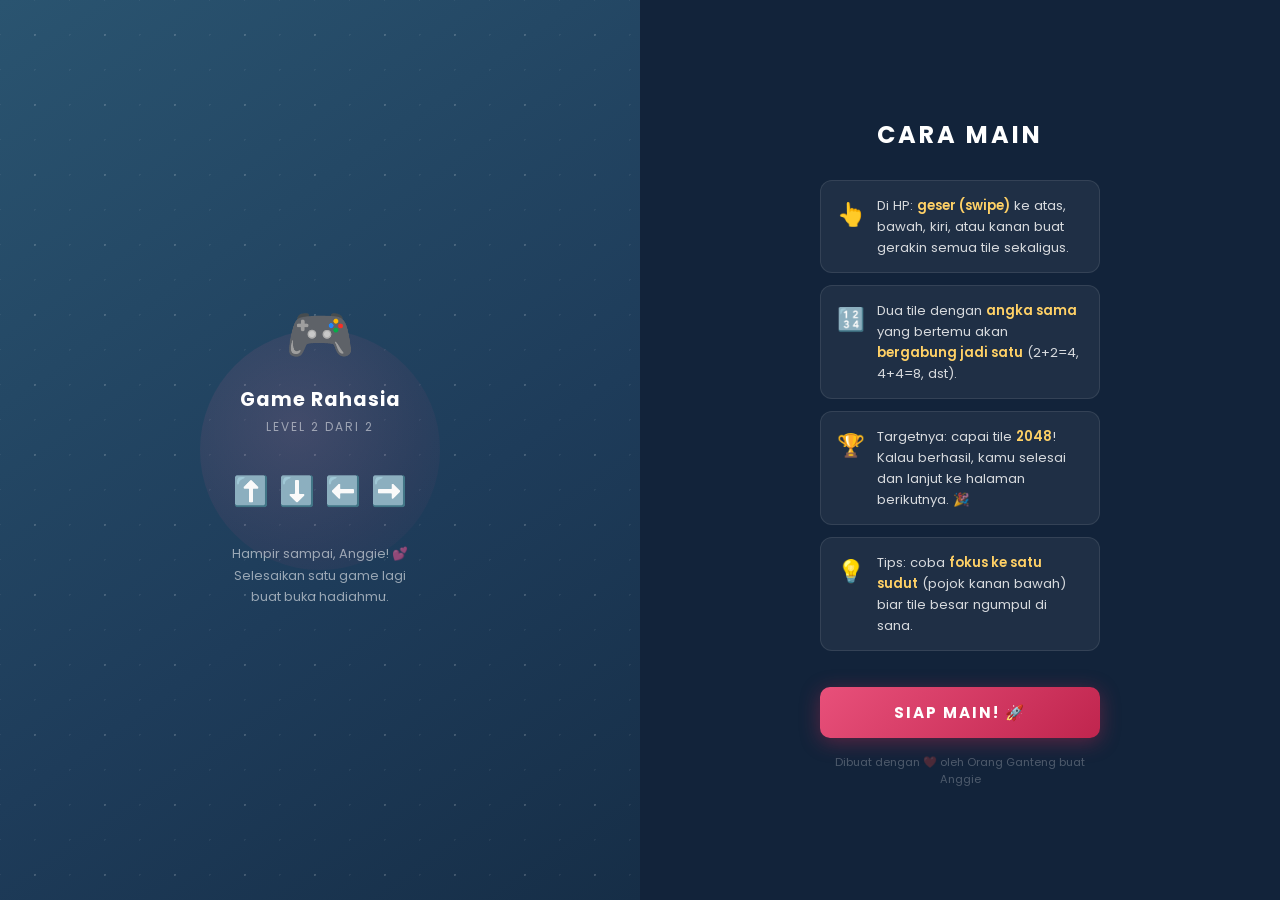
==== 200408.html @ ab607bcf "Add files via upload" ====
<!DOCTYPE html>
<html>
<head>
  <meta charset="utf-8">
  <title>2048 — Game Rahasia 🎮</title>

  <link href="style/main.css" rel="stylesheet" type="text/css">
  <link rel="shortcut icon" href="favicon.ico">
  <link rel="apple-touch-icon" href="meta/apple-touch-icon.png">
  <link rel="apple-touch-startup-image" href="meta/apple-touch-startup-image-640x1096.png" media="(device-width: 320px) and (device-height: 568px) and (-webkit-device-pixel-ratio: 2)">
  <link rel="apple-touch-startup-image" href="meta/apple-touch-startup-image-640x920.png"  media="(device-width: 320px) and (device-height: 480px) and (-webkit-device-pixel-ratio: 2)">
  <meta name="apple-mobile-web-app-capable" content="yes">
  <meta name="apple-mobile-web-app-status-bar-style" content="black">
  <meta name="HandheldFriendly" content="True">
  <meta name="MobileOptimized" content="320">
  <meta name="viewport" content="width=device-width, initial-scale=1.0, maximum-scale=1.0, user-scalable=no, minimal-ui">

  <link rel="preconnect" href="https://fonts.googleapis.com">
  <link rel="preconnect" href="https://fonts.gstatic.com" crossorigin>
  <link href="https://fonts.googleapis.com/css2?family=Poppins:wght@300;400;600;700&display=swap" rel="stylesheet">

  <style>
    /* =============================================
       HOW-TO-PLAY OVERLAY
       ============================================= */
    #howToPlayOverlay {
      position: fixed;
      top: 0; left: 0; right: 0; bottom: 0;
      z-index: 99999;
      display: flex;
      font-family: 'Poppins', sans-serif;
      overflow: hidden;
    }

    /* PANEL KIRI — dekorasi */
    .htp-left {
      flex: 1;
      background: linear-gradient(145deg, #2a5470 0%, #1e3c5a 60%, #162e47 100%);
      display: flex;
      flex-direction: column;
      align-items: center;
      justify-content: center;
      padding: 40px 28px;
      position: relative;
      overflow: hidden;
    }

    .htp-left::before {
      content: '';
      position: absolute;
      top: 0; left: 0; right: 0; bottom: 0;
      background-image:
        radial-gradient(circle, rgba(255,255,255,0.13) 1px, transparent 1px),
        radial-gradient(circle, rgba(255,255,255,0.06) 1px, transparent 1px);
      background-size: 70px 70px, 35px 35px;
      background-position: 0 0, 17px 17px;
      pointer-events: none;
    }

    .htp-deco-big {
      position: absolute;
      width: 240px; height: 240px;
      border-radius: 50%;
      background: radial-gradient(circle at 40% 40%,
        rgba(255, 130, 170, 0.15) 0%,
        rgba(255, 80, 130, 0.06) 60%,
        transparent 100%);
      top: 50%; left: 50%;
      transform: translate(-50%, -50%);
    }

    .htp-left-logo {
      position: relative;
      z-index: 1;
      text-align: center;
      margin-bottom: 20px;
    }

    .htp-left-logo .logo-emoji {
      font-size: 3.5rem;
      display: block;
      margin-bottom: 8px;
    }

    .htp-left-logo h2 {
      font-size: 1.2rem;
      font-weight: 700;
      color: #fff;
      margin: 0;
      letter-spacing: 1px;
    }

    .htp-left-logo p {
      font-size: 0.75rem;
      color: rgba(255,255,255,0.5);
      margin: 4px 0 0;
      letter-spacing: 2px;
      text-transform: uppercase;
    }

    .htp-icons {
      position: relative;
      z-index: 1;
      display: flex;
      flex-wrap: wrap;
      gap: 10px;
      justify-content: center;
      max-width: 180px;
      margin: 14px auto;
    }

    .htp-icons span {
      font-size: 1.8rem;
      animation: floatIcon 3s ease-in-out infinite;
    }
    .htp-icons span:nth-child(2) { animation-delay: 0.5s; }
    .htp-icons span:nth-child(3) { animation-delay: 1s; }
    .htp-icons span:nth-child(4) { animation-delay: 1.5s; }

    @keyframes floatIcon {
      0%, 100% { transform: translateY(0) scale(1); }
      50%       { transform: translateY(-7px) scale(1.08); }
    }

    .htp-tagline {
      position: relative;
      z-index: 1;
      text-align: center;
      margin-top: 16px;
      color: rgba(255,255,255,0.55);
      font-size: 0.8rem;
      line-height: 1.7;
    }

    /* PANEL KANAN — how to play */
    .htp-right {
      flex: 1;
      background: #12233a;
      display: flex;
      flex-direction: column;
      align-items: center;
      justify-content: center;
      padding: 36px 28px;
      overflow-y: auto;
    }

    .htp-title {
      font-size: 1.5rem;
      font-weight: 700;
      color: #fff;
      letter-spacing: 3px;
      text-transform: uppercase;
      margin-bottom: 28px;
      text-align: center;
    }

    .htp-steps {
      width: 100%;
      max-width: 280px;
      margin-bottom: 24px;
    }

    .htp-step {
      background: rgba(255,255,255,0.06);
      border: 1px solid rgba(255,255,255,0.09);
      border-radius: 12px;
      padding: 14px 16px;
      margin-bottom: 12px;
      display: flex;
      align-items: flex-start;
      gap: 12px;
    }

    .htp-step .step-icon {
      font-size: 1.4rem;
      flex-shrink: 0;
      margin-top: 2px;
    }

    .htp-step .step-text {
      color: rgba(255,255,255,0.82);
      font-size: 0.82rem;
      line-height: 1.6;
    }

    .htp-step .step-text strong {
      color: #ffd166;
      font-weight: 600;
    }

    .btn-mulai {
      width: 100%;
      max-width: 280px;
      padding: 14px;
      background: linear-gradient(135deg, #e8507a, #c0254e);
      border: none;
      border-radius: 10px;
      color: #fff;
      font-size: 0.95rem;
      font-weight: 700;
      letter-spacing: 2px;
      text-transform: uppercase;
      cursor: pointer;
      font-family: 'Poppins', sans-serif;
      transition: opacity 0.2s, transform 0.15s;
      box-shadow: 0 4px 20px rgba(200, 40, 80, 0.4);
    }

    .btn-mulai:active {
      opacity: 0.85;
      transform: scale(0.98);
    }

    .htp-note {
      margin-top: 16px;
      text-align: center;
      color: rgba(255,255,255,0.25);
      font-size: 0.7rem;
      max-width: 280px;
    }

    /* MOBILE — stack vertikal */
    @media (max-width: 520px) {
      #howToPlayOverlay { flex-direction: column; }

      .htp-left {
        flex: none;
        padding: 28px 20px 20px;
        min-height: 190px;
      }

      .htp-deco-big { width: 160px; height: 160px; }
      .htp-icons span { font-size: 1.5rem; }
      .htp-tagline { display: none; }

      .htp-right {
        flex: 1;
        padding: 24px 20px 36px;
      }

      .htp-title { font-size: 1.2rem; margin-bottom: 20px; }
    }
  </style>
</head>
<body>

  <!-- =============================================
       HOW-TO-PLAY OVERLAY — muncul pertama kali
       ============================================= -->
  <div id="howToPlayOverlay">

    <!-- Panel Kiri -->
    <div class="htp-left">
      <div class="htp-deco-big"></div>

      <div class="htp-left-logo">
        <span class="logo-emoji">🎮</span>
        <h2>Game Rahasia</h2>
        <p>Level 2 dari 2</p>
      </div>

      <div class="htp-icons">
        <span>⬆️</span>
        <span>⬇️</span>
        <span>⬅️</span>
        <span>➡️</span>
      </div>

      <div class="htp-tagline">
        Hampir sampai, Anggie! 💕<br>
        Selesaikan satu game lagi<br>buat buka hadiahmu.
      </div>
    </div>

    <!-- Panel Kanan -->
    <div class="htp-right">
      <h1 class="htp-title">Cara Main</h1>

      <div class="htp-steps">

        <div class="htp-step">
          <span class="step-icon">👆</span>
          <div class="step-text">
            Di HP: <strong>geser (swipe)</strong> ke atas, bawah, kiri, atau kanan buat gerakin semua tile sekaligus.
          </div>
        </div>

        <div class="htp-step">
          <span class="step-icon">🔢</span>
          <div class="step-text">
            Dua tile dengan <strong>angka sama</strong> yang bertemu akan <strong>bergabung jadi satu</strong> (2+2=4, 4+4=8, dst).
          </div>
        </div>

        <div class="htp-step">
          <span class="step-icon">🏆</span>
          <div class="step-text">
            Targetnya: capai tile <strong>2048</strong>! Kalau berhasil, kamu selesai dan lanjut ke halaman berikutnya. 🎉
          </div>
        </div>

        <div class="htp-step">
          <span class="step-icon">💡</span>
          <div class="step-text">
            Tips: coba <strong>fokus ke satu sudut</strong> (pojok kanan bawah) biar tile besar ngumpul di sana.
          </div>
        </div>

      </div>

      <button class="btn-mulai" onclick="startGame2048()">Siap Main! 🚀</button>

      <p class="htp-note">Dibuat dengan ❤️ oleh Orang Ganteng buat Anggie</p>
    </div>

  </div>

  <!-- =============================================
       GAME 2048
       ============================================= -->
  <div class="container" style="display:none;" id="gameContainer">
    <div class="heading">
      <h1 class="title">2048</h1>
      <div class="scores-container">
        <div class="score-container">0</div>
        <div class="best-container">0</div>
      </div>
    </div>

    <div class="above-game">
      <p class="game-intro">Geser tile-nya — capai <strong>2048</strong> buat lanjut! 🎯</p>
      <a class="restart-button">New Game</a>
    </div>

    <div class="game-container">
      <div class="game-message">
        <p></p>
        <div class="lower">
          <a class="keep-playing-button">Keep going</a>
          <a class="retry-button">Try again</a>
        </div>
      </div>

      <div class="grid-container">
        <div class="grid-row">
          <div class="grid-cell"></div>
          <div class="grid-cell"></div>
          <div class="grid-cell"></div>
          <div class="grid-cell"></div>
        </div>
        <div class="grid-row">
          <div class="grid-cell"></div>
          <div class="grid-cell"></div>
          <div class="grid-cell"></div>
          <div class="grid-cell"></div>
        </div>
        <div class="grid-row">
          <div class="grid-cell"></div>
          <div class="grid-cell"></div>
          <div class="grid-cell"></div>
          <div class="grid-cell"></div>
        </div>
        <div class="grid-row">
          <div class="grid-cell"></div>
          <div class="grid-cell"></div>
          <div class="grid-cell"></div>
          <div class="grid-cell"></div>
        </div>
      </div>

      <div class="tile-container"></div>
    </div>

    <p class="game-explanation">
      <strong class="important">Cara main:</strong> Swipe atau pakai <strong>arrow keys</strong> buat gerakin tile. Dua tile sama = <strong>merge jadi satu!</strong>
    </p>
  </div>

  <script>
    function startGame2048() {
      var overlay = document.getElementById('howToPlayOverlay');
      overlay.style.transition = 'opacity 0.4s ease';
      overlay.style.opacity = '0';
      setTimeout(function() {
        overlay.style.display = 'none';
        document.getElementById('gameContainer').style.display = 'block';
      }, 400);
    }
  </script>

  <script src="js/bind_polyfill.js"></script>
  <script src="js/classlist_polyfill.js"></script>
  <script src="js/animframe_polyfill.js"></script>
  <script src="js/keyboard_input_manager.js"></script>
  <script src="js/html_actuator.js"></script>
  <script src="js/grid.js"></script>
  <script src="js/tile.js"></script>
  <script src="js/local_storage_manager.js"></script>
  <script src="js/game_manager.js"></script>
  <script src="js/application.js"></script>

</body>
</html>
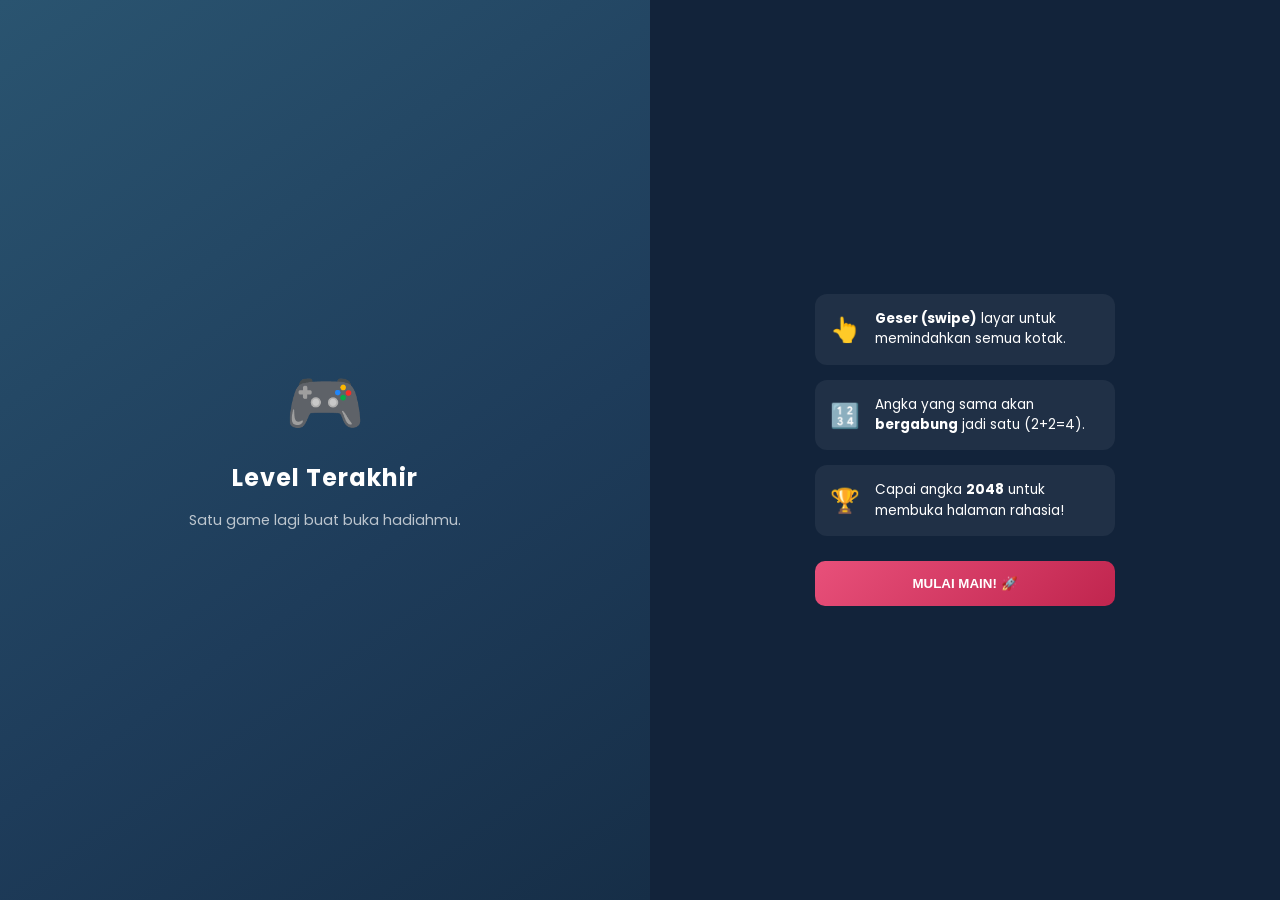
==== commit acbfc280: "Update title and styles for 2048 game" ====
--- a/200408.html
+++ b/200408.html
@@ -1,403 +1,358 @@
 <!DOCTYPE html>
-<html>
+<html lang="id">
 <head>
   <meta charset="utf-8">
   <title>2048 — Game Rahasia 🎮</title>
-
-  <link href="style/main.css" rel="stylesheet" type="text/css">
-  <link rel="shortcut icon" href="favicon.ico">
-  <link rel="apple-touch-icon" href="meta/apple-touch-icon.png">
-  <link rel="apple-touch-startup-image" href="meta/apple-touch-startup-image-640x1096.png" media="(device-width: 320px) and (device-height: 568px) and (-webkit-device-pixel-ratio: 2)">
-  <link rel="apple-touch-startup-image" href="meta/apple-touch-startup-image-640x920.png"  media="(device-width: 320px) and (device-height: 480px) and (-webkit-device-pixel-ratio: 2)">
   <meta name="apple-mobile-web-app-capable" content="yes">
-  <meta name="apple-mobile-web-app-status-bar-style" content="black">
-  <meta name="HandheldFriendly" content="True">
-  <meta name="MobileOptimized" content="320">
   <meta name="viewport" content="width=device-width, initial-scale=1.0, maximum-scale=1.0, user-scalable=no, minimal-ui">
-
-  <link rel="preconnect" href="https://fonts.googleapis.com">
-  <link rel="preconnect" href="https://fonts.gstatic.com" crossorigin>
   <link href="https://fonts.googleapis.com/css2?family=Poppins:wght@300;400;600;700&display=swap" rel="stylesheet">
-
   <style>
-    /* =============================================
-       HOW-TO-PLAY OVERLAY
-       ============================================= */
+    /* ===================== 2048 CORE CSS (FULL VERSION) ===================== */
+    * { box-sizing: border-box; }
+    body {
+      margin: 0; padding: 0; background: #faf8ef;
+      font-family: 'Poppins', sans-serif; font-size: 18px; color: #776e65;
+      overflow: hidden; touch-action: none;
+    }
+    .container {
+      width: 100%; max-width: 500px; margin: 0 auto; padding: 15px; display: none;
+    }
+    .heading { display: flex; align-items: center; justify-content: space-between; margin-bottom: 20px; }
+    .title { font-size: 3rem; font-weight: bold; margin: 0; color: #776e65; }
+    .scores-container { display: flex; gap: 10px; }
+    .score-container {
+      background: #bbada0; padding: 8px 15px; border-radius: 6px;
+      text-align: center; color: #fff; min-width: 70px; font-weight: bold;
+    }
+    .score-container::before { content: "SCORE"; display: block; font-size: 0.7rem; opacity: 0.8; }
+
+    /* GAME BOARD */
+    .game-container {
+      position: relative; padding: 10px; cursor: default;
+      background: #bbada0; border-radius: 8px;
+      width: 100%; aspect-ratio: 1/1; max-width: 450px; margin: 0 auto;
+    }
+    .grid-container {
+      display: grid; grid-template-columns: repeat(4, 1fr); grid-template-rows: repeat(4, 1fr);
+      gap: 10px; width: 100%; height: 100%;
+    }
+    .grid-cell { background: rgba(238,228,218,0.35); border-radius: 4px; width: 100%; height: 100%; }
+
+    /* TILE CONTAINER & TILES */
+    .tile-container {
+      position: absolute; top: 10px; left: 10px; right: 10px; bottom: 10px; z-index: 2;
+    }
+    .tile {
+      position: absolute; display: flex; align-items: center; justify-content: center;
+      border-radius: 4px; font-weight: bold; font-size: 2rem;
+      transition: 150ms ease-in-out; transition-property: transform, top, left;
+      width: calc(25% - 7.5px); height: calc(25% - 7.5px);
+    }
+    
+    @media (max-width: 400px) { .tile { font-size: 1.5rem; } }
+
+    /* Tile colors */
+    .tile-2   { background: #eee4da; color: #776e65; }
+    .tile-4   { background: #ede0c8; color: #776e65; }
+    .tile-8   { background: #f2b179; color: #f9f6f2; }
+    .tile-16  { background: #f59563; color: #f9f6f2; }
+    .tile-32  { background: #f67c5f; color: #f9f6f2; }
+    .tile-64  { background: #f65e3b; color: #f9f6f2; }
+    .tile-128 { background: #edcf72; color: #f9f6f2; font-size: 1.6rem; }
+    .tile-256 { background: #edcc61; color: #f9f6f2; font-size: 1.6rem; }
+    .tile-512 { background: #edc850; color: #f9f6f2; font-size: 1.6rem; }
+    .tile-1024{ background: #edc53f; color: #f9f6f2; font-size: 1.2rem; }
+    .tile-2048{ background: #edc22e; color: #f9f6f2; font-size: 1.2rem; box-shadow: 0 0 30px 10px rgba(243,215,116,0.5); }
+
+    /* Animations */
+    .tile-new { animation: appear 0.2s ease-in-out; animation-fill-mode: backwards; }
+    @keyframes appear { 0%{opacity:0;transform:scale(0)} 100%{opacity:1;transform:scale(1)} }
+    .tile-merged { animation: pop 0.2s ease-in-out; animation-fill-mode: backwards; z-index: 20; }
+    @keyframes pop { 0%{transform:scale(0)} 50%{transform:scale(1.2)} 100%{transform:scale(1)} }
+
+    /* ===================== HOW-TO-PLAY OVERLAY ===================== */
     #howToPlayOverlay {
-      position: fixed;
-      top: 0; left: 0; right: 0; bottom: 0;
-      z-index: 99999;
-      display: flex;
-      font-family: 'Poppins', sans-serif;
-      overflow: hidden;
-    }
-
-    /* PANEL KIRI — dekorasi */
+      position: fixed; top: 0; left: 0; right: 0; bottom: 0; z-index: 99999; display: flex;
+    }
     .htp-left {
-      flex: 1;
-      background: linear-gradient(145deg, #2a5470 0%, #1e3c5a 60%, #162e47 100%);
-      display: flex;
-      flex-direction: column;
-      align-items: center;
-      justify-content: center;
-      padding: 40px 28px;
-      position: relative;
-      overflow: hidden;
-    }
-
-    .htp-left::before {
-      content: '';
-      position: absolute;
-      top: 0; left: 0; right: 0; bottom: 0;
-      background-image:
-        radial-gradient(circle, rgba(255,255,255,0.13) 1px, transparent 1px),
-        radial-gradient(circle, rgba(255,255,255,0.06) 1px, transparent 1px);
-      background-size: 70px 70px, 35px 35px;
-      background-position: 0 0, 17px 17px;
-      pointer-events: none;
-    }
-
-    .htp-deco-big {
-      position: absolute;
-      width: 240px; height: 240px;
-      border-radius: 50%;
-      background: radial-gradient(circle at 40% 40%,
-        rgba(255, 130, 170, 0.15) 0%,
-        rgba(255, 80, 130, 0.06) 60%,
-        transparent 100%);
-      top: 50%; left: 50%;
-      transform: translate(-50%, -50%);
-    }
-
-    .htp-left-logo {
-      position: relative;
-      z-index: 1;
-      text-align: center;
-      margin-bottom: 20px;
-    }
-
-    .htp-left-logo .logo-emoji {
-      font-size: 3.5rem;
-      display: block;
-      margin-bottom: 8px;
-    }
-
-    .htp-left-logo h2 {
-      font-size: 1.2rem;
-      font-weight: 700;
-      color: #fff;
-      margin: 0;
-      letter-spacing: 1px;
-    }
-
-    .htp-left-logo p {
-      font-size: 0.75rem;
-      color: rgba(255,255,255,0.5);
-      margin: 4px 0 0;
-      letter-spacing: 2px;
-      text-transform: uppercase;
-    }
-
-    .htp-icons {
-      position: relative;
-      z-index: 1;
-      display: flex;
-      flex-wrap: wrap;
-      gap: 10px;
-      justify-content: center;
-      max-width: 180px;
-      margin: 14px auto;
-    }
-
-    .htp-icons span {
-      font-size: 1.8rem;
-      animation: floatIcon 3s ease-in-out infinite;
-    }
-    .htp-icons span:nth-child(2) { animation-delay: 0.5s; }
-    .htp-icons span:nth-child(3) { animation-delay: 1s; }
-    .htp-icons span:nth-child(4) { animation-delay: 1.5s; }
-
-    @keyframes floatIcon {
-      0%, 100% { transform: translateY(0) scale(1); }
-      50%       { transform: translateY(-7px) scale(1.08); }
-    }
-
-    .htp-tagline {
-      position: relative;
-      z-index: 1;
-      text-align: center;
-      margin-top: 16px;
-      color: rgba(255,255,255,0.55);
-      font-size: 0.8rem;
-      line-height: 1.7;
-    }
-
-    /* PANEL KANAN — how to play */
+      flex: 1; background: linear-gradient(145deg, #2a5470 0%, #1e3c5a 60%, #162e47 100%);
+      display: flex; flex-direction: column; align-items: center; justify-content: center; padding: 40px; text-align: center;
+    }
+    .htp-logo { z-index: 1; color: white;}
+    .htp-logo .logo-emoji { font-size: 4rem; margin-bottom: 10px; display: block;}
+    .htp-logo h2 { font-size: 1.5rem; margin: 0; letter-spacing: 1px;}
     .htp-right {
-      flex: 1;
-      background: #12233a;
-      display: flex;
-      flex-direction: column;
-      align-items: center;
-      justify-content: center;
-      padding: 36px 28px;
-      overflow-y: auto;
-    }
-
-    .htp-title {
-      font-size: 1.5rem;
-      font-weight: 700;
-      color: #fff;
-      letter-spacing: 3px;
-      text-transform: uppercase;
-      margin-bottom: 28px;
-      text-align: center;
-    }
-
-    .htp-steps {
-      width: 100%;
-      max-width: 280px;
-      margin-bottom: 24px;
-    }
-
+      flex: 1; background: #12233a; display: flex; flex-direction: column; align-items: center; justify-content: center; padding: 30px;
+    }
     .htp-step {
-      background: rgba(255,255,255,0.06);
-      border: 1px solid rgba(255,255,255,0.09);
-      border-radius: 12px;
-      padding: 14px 16px;
-      margin-bottom: 12px;
-      display: flex;
-      align-items: flex-start;
-      gap: 12px;
-    }
-
-    .htp-step .step-icon {
-      font-size: 1.4rem;
-      flex-shrink: 0;
-      margin-top: 2px;
-    }
-
-    .htp-step .step-text {
-      color: rgba(255,255,255,0.82);
-      font-size: 0.82rem;
-      line-height: 1.6;
-    }
-
-    .htp-step .step-text strong {
-      color: #ffd166;
-      font-weight: 600;
-    }
-
+      background: rgba(255,255,255,0.06); border-radius: 12px; padding: 15px; margin-bottom: 15px;
+      display: flex; gap: 15px; align-items: center; color: #fff; width: 100%; max-width: 300px;
+    }
+    .step-icon { font-size: 1.5rem; }
+    .step-text { font-size: 0.85rem; line-height: 1.5; }
     .btn-mulai {
-      width: 100%;
-      max-width: 280px;
-      padding: 14px;
-      background: linear-gradient(135deg, #e8507a, #c0254e);
-      border: none;
-      border-radius: 10px;
-      color: #fff;
-      font-size: 0.95rem;
-      font-weight: 700;
-      letter-spacing: 2px;
-      text-transform: uppercase;
-      cursor: pointer;
-      font-family: 'Poppins', sans-serif;
-      transition: opacity 0.2s, transform 0.15s;
-      box-shadow: 0 4px 20px rgba(200, 40, 80, 0.4);
-    }
-
-    .btn-mulai:active {
-      opacity: 0.85;
-      transform: scale(0.98);
-    }
-
-    .htp-note {
-      margin-top: 16px;
-      text-align: center;
-      color: rgba(255,255,255,0.25);
-      font-size: 0.7rem;
-      max-width: 280px;
-    }
-
-    /* MOBILE — stack vertikal */
-    @media (max-width: 520px) {
+      width: 100%; max-width: 300px; padding: 15px; background: linear-gradient(135deg, #e8507a, #c0254e);
+      border: none; border-radius: 10px; color: #fff; font-weight: bold; cursor: pointer; text-transform: uppercase; margin-top: 10px;
+    }
+    @media (max-width: 600px) {
       #howToPlayOverlay { flex-direction: column; }
-
-      .htp-left {
-        flex: none;
-        padding: 28px 20px 20px;
-        min-height: 190px;
-      }
-
-      .htp-deco-big { width: 160px; height: 160px; }
-      .htp-icons span { font-size: 1.5rem; }
-      .htp-tagline { display: none; }
-
-      .htp-right {
-        flex: 1;
-        padding: 24px 20px 36px;
-      }
-
-      .htp-title { font-size: 1.2rem; margin-bottom: 20px; }
-    }
+      .htp-left { flex: none; padding: 30px; }
+      .htp-right { flex: 1; justify-content: flex-start; padding-top: 40px;}
+    }
+
+    /* OVERLAY KEMENANGAN */
+    #winScreen {
+      display: none; position: absolute; top: 0; left: 0; right: 0; bottom: 0;
+      background: rgba(237,194,46,0.8); z-index: 100;
+      flex-direction: column; align-items: center; justify-content: center;
+      border-radius: 8px; color: white; text-align: center;
+    }
+    #winScreen h1 { font-size: 3rem; margin: 0; text-shadow: 2px 2px 4px rgba(0,0,0,0.3); }
+    #winScreen p { font-size: 1.2rem; font-weight: bold; }
   </style>
 </head>
 <body>
 
-  <!-- =============================================
-       HOW-TO-PLAY OVERLAY — muncul pertama kali
-       ============================================= -->
   <div id="howToPlayOverlay">
-
-    <!-- Panel Kiri -->
     <div class="htp-left">
-      <div class="htp-deco-big"></div>
-
-      <div class="htp-left-logo">
+      <div class="htp-logo">
         <span class="logo-emoji">🎮</span>
-        <h2>Game Rahasia</h2>
-        <p>Level 2 dari 2</p>
-      </div>
-
-      <div class="htp-icons">
-        <span>⬆️</span>
-        <span>⬇️</span>
-        <span>⬅️</span>
-        <span>➡️</span>
-      </div>
-
-      <div class="htp-tagline">
-        Hampir sampai, Anggie! 💕<br>
-        Selesaikan satu game lagi<br>buat buka hadiahmu.
+        <h2>Level Terakhir</h2>
+        <p style="opacity: 0.7; font-size: 0.9rem;">Satu game lagi buat buka hadiahmu.</p>
       </div>
     </div>
-
-    <!-- Panel Kanan -->
     <div class="htp-right">
-      <h1 class="htp-title">Cara Main</h1>
-
-      <div class="htp-steps">
-
-        <div class="htp-step">
-          <span class="step-icon">👆</span>
-          <div class="step-text">
-            Di HP: <strong>geser (swipe)</strong> ke atas, bawah, kiri, atau kanan buat gerakin semua tile sekaligus.
-          </div>
-        </div>
-
-        <div class="htp-step">
-          <span class="step-icon">🔢</span>
-          <div class="step-text">
-            Dua tile dengan <strong>angka sama</strong> yang bertemu akan <strong>bergabung jadi satu</strong> (2+2=4, 4+4=8, dst).
-          </div>
-        </div>
-
-        <div class="htp-step">
-          <span class="step-icon">🏆</span>
-          <div class="step-text">
-            Targetnya: capai tile <strong>2048</strong>! Kalau berhasil, kamu selesai dan lanjut ke halaman berikutnya. 🎉
-          </div>
-        </div>
-
-        <div class="htp-step">
-          <span class="step-icon">💡</span>
-          <div class="step-text">
-            Tips: coba <strong>fokus ke satu sudut</strong> (pojok kanan bawah) biar tile besar ngumpul di sana.
-          </div>
-        </div>
-
-      </div>
-
-      <button class="btn-mulai" onclick="startGame2048()">Siap Main! 🚀</button>
-
-      <p class="htp-note">Dibuat dengan ❤️ oleh Orang Ganteng buat Anggie</p>
+      <div class="htp-step">
+        <span class="step-icon">👆</span>
+        <div class="step-text"><strong>Geser (swipe)</strong> layar untuk memindahkan semua kotak.</div>
+      </div>
+      <div class="htp-step">
+        <span class="step-icon">🔢</span>
+        <div class="step-text">Angka yang sama akan <strong>bergabung</strong> jadi satu (2+2=4).</div>
+      </div>
+      <div class="htp-step">
+        <span class="step-icon">🏆</span>
+        <div class="step-text">Capai angka <strong>2048</strong> untuk membuka halaman rahasia!</div>
+      </div>
+      <button class="btn-mulai" onclick="mulaiGame()">Mulai Main! 🚀</button>
     </div>
-
   </div>
 
-  <!-- =============================================
-       GAME 2048
-       ============================================= -->
-  <div class="container" style="display:none;" id="gameContainer">
+  <div class="container" id="gameContainer">
     <div class="heading">
       <h1 class="title">2048</h1>
       <div class="scores-container">
-        <div class="score-container">0</div>
-        <div class="best-container">0</div>
+        <div class="score-container" id="scoreValue">0</div>
       </div>
     </div>
-
-    <div class="above-game">
-      <p class="game-intro">Geser tile-nya — capai <strong>2048</strong> buat lanjut! 🎯</p>
-      <a class="restart-button">New Game</a>
+    <div class="game-container">
+      <div class="grid-container">
+        <div class="grid-cell"></div><div class="grid-cell"></div><div class="grid-cell"></div><div class="grid-cell"></div>
+        <div class="grid-cell"></div><div class="grid-cell"></div><div class="grid-cell"></div><div class="grid-cell"></div>
+        <div class="grid-cell"></div><div class="grid-cell"></div><div class="grid-cell"></div><div class="grid-cell"></div>
+        <div class="grid-cell"></div><div class="grid-cell"></div><div class="grid-cell"></div><div class="grid-cell"></div>
+      </div>
+      <div class="tile-container" id="tileContainer"></div>
+      
+      <div id="winScreen">
+        <h1>YEAY! 🎉</h1>
+        <p>Memuat hadiah Anggie...</p>
+      </div>
     </div>
-
-    <div class="game-container">
-      <div class="game-message">
-        <p></p>
-        <div class="lower">
-          <a class="keep-playing-button">Keep going</a>
-          <a class="retry-button">Try again</a>
-        </div>
-      </div>
-
-      <div class="grid-container">
-        <div class="grid-row">
-          <div class="grid-cell"></div>
-          <div class="grid-cell"></div>
-          <div class="grid-cell"></div>
-          <div class="grid-cell"></div>
-        </div>
-        <div class="grid-row">
-          <div class="grid-cell"></div>
-          <div class="grid-cell"></div>
-          <div class="grid-cell"></div>
-          <div class="grid-cell"></div>
-        </div>
-        <div class="grid-row">
-          <div class="grid-cell"></div>
-          <div class="grid-cell"></div>
-          <div class="grid-cell"></div>
-          <div class="grid-cell"></div>
-        </div>
-        <div class="grid-row">
-          <div class="grid-cell"></div>
-          <div class="grid-cell"></div>
-          <div class="grid-cell"></div>
-          <div class="grid-cell"></div>
-        </div>
-      </div>
-
-      <div class="tile-container"></div>
-    </div>
-
-    <p class="game-explanation">
-      <strong class="important">Cara main:</strong> Swipe atau pakai <strong>arrow keys</strong> buat gerakin tile. Dua tile sama = <strong>merge jadi satu!</strong>
-    </p>
   </div>
 
   <script>
-    function startGame2048() {
-      var overlay = document.getElementById('howToPlayOverlay');
-      overlay.style.transition = 'opacity 0.4s ease';
-      overlay.style.opacity = '0';
-      setTimeout(function() {
-        overlay.style.display = 'none';
-        document.getElementById('gameContainer').style.display = 'block';
-      }, 400);
-    }
+    // FULL ENGINE 2048 JAVASCRIPT
+    let board = [];
+    let score = 0;
+    let hasWon = false;
+    const size = 4;
+
+    function mulaiGame() {
+      document.getElementById('howToPlayOverlay').style.display = 'none';
+      document.getElementById('gameContainer').style.display = 'block';
+      initBoard();
+    }
+
+    function initBoard() {
+      board = Array(size).fill().map(() => Array(size).fill(0));
+      score = 0;
+      hasWon = false;
+      updateScore();
+      addRandomTile();
+      addRandomTile();
+      renderBoard();
+    }
+
+    function addRandomTile() {
+      let emptyCells = [];
+      for (let r = 0; r < size; r++) {
+        for (let c = 0; c < size; c++) {
+          if (board[r][c] === 0) emptyCells.push({r, c});
+        }
+      }
+      if (emptyCells.length > 0) {
+        let randomCell = emptyCells[Math.floor(Math.random() * emptyCells.length)];
+        board[randomCell.r][randomCell.c] = Math.random() < 0.9 ? 2 : 4;
+        // Penanda animasi spawn
+        board[randomCell.r][randomCell.c] = { value: board[randomCell.r][randomCell.c], isNew: true };
+      }
+    }
+
+    function renderBoard() {
+      const container = document.getElementById('tileContainer');
+      container.innerHTML = '';
+      
+      for (let r = 0; r < size; r++) {
+        for (let c = 0; c < size; c++) {
+          let cell = board[r][c];
+          if (cell !== 0) {
+            let val = typeof cell === 'object' ? cell.value : cell;
+            let tileDiv = document.createElement('div');
+            
+            // Logika Posisi Persen biar responsif
+            let topPos = (r * 25) + "%";
+            let leftPos = (c * 25) + "%";
+            // Koreksi margin gap (karena gap flex/grid susah di-absolute, kita pakai calc)
+            tileDiv.style.top = `calc(${topPos} + ${(r * 2.5)}px)`;
+            tileDiv.style.left = `calc(${leftPos} + ${(c * 2.5)}px)`;
+            
+            let classes = ['tile', `tile-${val}`];
+            if (typeof cell === 'object' && cell.isNew) classes.push('tile-new');
+            if (typeof cell === 'object' && cell.isMerged) classes.push('tile-merged');
+            
+            tileDiv.className = classes.join(' ');
+            tileDiv.textContent = val;
+            container.appendChild(tileDiv);
+
+            // Cek Kemenangan
+            if (val >= 2048 && !hasWon) {
+              triggerWin();
+            }
+
+            // Normalisasi data board setelah render animasi
+            board[r][c] = val; 
+          }
+        }
+      }
+    }
+
+    function triggerWin() {
+      hasWon = true;
+      document.getElementById('winScreen').style.display = 'flex';
+      setTimeout(() => {
+        window.location.href = "sandi.html";
+      }, 2500);
+    }
+
+    function updateScore() {
+      document.getElementById('scoreValue').textContent = score;
+    }
+
+    function move(direction) {
+      if (hasWon) return;
+      let moved = false;
+
+      // Putar board biar logic gesernya cukup 1 arah (kiri)
+      let tempBoard = rotateBoard(board, direction);
+      
+      for (let r = 0; r < size; r++) {
+        let row = tempBoard[r];
+        let newRow = row.filter(val => val !== 0); // Buang angka 0
+        
+        // Merge
+        for (let i = 0; i < newRow.length - 1; i++) {
+          if (newRow[i] !== 0 && newRow[i] === newRow[i + 1]) {
+            newRow[i] = { value: newRow[i] * 2, isMerged: true };
+            score += newRow[i].value;
+            newRow[i + 1] = 0;
+            moved = true;
+          }
+        }
+        
+        // Buang 0 lagi setelah merge, lalu isi sisa array dengan 0
+        newRow = newRow.filter(val => val !== 0);
+        while (newRow.length < size) newRow.push(0);
+        
+        // Cek apa ada perubahan posisi
+        for (let c = 0; c < size; c++) {
+          let oldVal = typeof row[c] === 'object' ? row[c].value : row[c];
+          let newVal = typeof newRow[c] === 'object' ? newRow[c].value : newRow[c];
+          if (oldVal !== newVal) moved = true;
+        }
+        
+        tempBoard[r] = newRow;
+      }
+
+      // Putar balik ke posisi semula
+      board = rotateBoard(tempBoard, (4 - direction) % 4);
+
+      if (moved) {
+        updateScore();
+        addRandomTile();
+        renderBoard();
+      }
+    }
+
+    // 0: Kiri, 1: Bawah, 2: Kanan, 3: Atas
+    function rotateBoard(matrix, times) {
+      let result = matrix;
+      for (let i = 0; i < times; i++) {
+        let newMatrix = Array(size).fill().map(() => Array(size).fill(0));
+        for (let r = 0; r < size; r++) {
+          for (let c = 0; c < size; c++) {
+            newMatrix[c][size - 1 - r] = result[r][c];
+          }
+        }
+        result = newMatrix;
+      }
+      return result;
+    }
+
+    // KONTROL KEYBOARD
+    document.addEventListener('keydown', (e) => {
+      if (hasWon) return;
+      switch (e.key) {
+        case 'ArrowLeft':  move(0); break;
+        case 'ArrowDown':  move(1); break;
+        case 'ArrowRight': move(2); break;
+        case 'ArrowUp':    move(3); break;
+      }
+    });
+
+    // KONTROL SWIPE (TOUCH) ANTI BUG
+    let touchStartX = 0, touchStartY = 0;
+    const gameArea = document.getElementById('gameContainer');
+
+    gameArea.addEventListener('touchstart', (e) => {
+      touchStartX = e.changedTouches[0].screenX;
+      touchStartY = e.changedTouches[0].screenY;
+    }, { passive: false });
+
+    // Matikan scroll saat jari menyentuh kotak game biar lancar
+    gameArea.addEventListener('touchmove', (e) => {
+      e.preventDefault();
+    }, { passive: false });
+
+    gameArea.addEventListener('touchend', (e) => {
+      if (hasWon) return;
+      let touchEndX = e.changedTouches[0].screenX;
+      let touchEndY = e.changedTouches[0].screenY;
+      
+      let dx = touchEndX - touchStartX;
+      let dy = touchEndY - touchStartY;
+      
+      // Deteksi usapan minimal 30px
+      if (Math.abs(dx) > Math.abs(dy)) {
+        if (Math.abs(dx) > 30) {
+          dx > 0 ? move(2) : move(0); // Kanan : Kiri
+        }
+      } else {
+        if (Math.abs(dy) > 30) {
+          dy > 0 ? move(1) : move(3); // Bawah : Atas
+        }
+      }
+    });
   </script>
-
-  <script src="js/bind_polyfill.js"></script>
-  <script src="js/classlist_polyfill.js"></script>
-  <script src="js/animframe_polyfill.js"></script>
-  <script src="js/keyboard_input_manager.js"></script>
-  <script src="js/html_actuator.js"></script>
-  <script src="js/grid.js"></script>
-  <script src="js/tile.js"></script>
-  <script src="js/local_storage_manager.js"></script>
-  <script src="js/game_manager.js"></script>
-  <script src="js/application.js"></script>
-
 </body>
 </html>
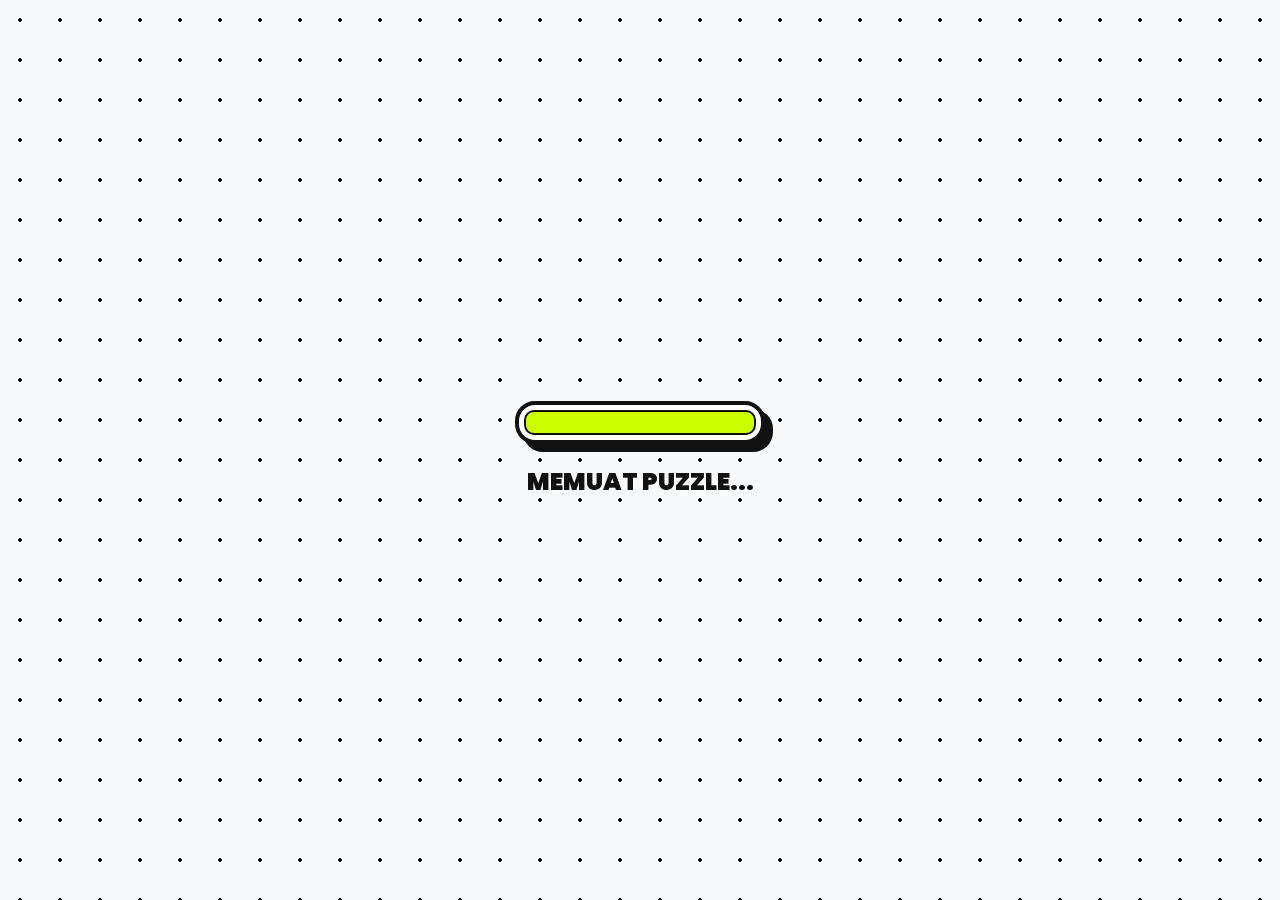
==== commit 818ea98d: "Update 200408.html" ====
--- a/200408.html
+++ b/200408.html
@@ -2,171 +2,646 @@
 <html lang="id">
 <head>
   <meta charset="utf-8">
-  <title>2048 — Game Rahasia 🎮</title>
+  <title>Misi Buat Princess 🎮</title>
   <meta name="apple-mobile-web-app-capable" content="yes">
   <meta name="viewport" content="width=device-width, initial-scale=1.0, maximum-scale=1.0, user-scalable=no, minimal-ui">
-  <link href="https://fonts.googleapis.com/css2?family=Poppins:wght@300;400;600;700&display=swap" rel="stylesheet">
+  
+  <link rel="preconnect" href="https://fonts.googleapis.com">
+  <link rel="preconnect" href="https://fonts.gstatic.com" crossorigin>
+  <link href="https://fonts.googleapis.com/css2?family=Poppins:wght@400;600;800;900&display=swap" rel="stylesheet">
+  
   <style>
-    /* ===================== 2048 CORE CSS (FULL VERSION) ===================== */
-    * { box-sizing: border-box; }
+    /* ==========================================================================
+       1. PENGATURAN TEMA ULTIMATE NEO-BRUTALISM (MAXIMALIST)
+       ========================================================================== */
+    :root {
+        --bg-color: #f8f9fa;       
+        --border-color: #111111;   
+        --accent-pink: #ff6b8a;    
+        --accent-blue: #4facfe;    
+        --accent-green: #ccff00;   
+        --accent-yellow: #ffd166;
+        --accent-orange: #ff9f43;
+        --border-thick: 4px;       
+    }
+
+    * { box-sizing: border-box; margin: 0; padding: 0; font-family: 'Poppins', sans-serif; -webkit-tap-highlight-color: transparent; }
+    
     body {
-      margin: 0; padding: 0; background: #faf8ef;
-      font-family: 'Poppins', sans-serif; font-size: 18px; color: #776e65;
+      background-color: var(--bg-color);
+      color: var(--border-color);
       overflow: hidden; touch-action: none;
-    }
-    .container {
-      width: 100%; max-width: 500px; margin: 0 auto; padding: 15px; display: none;
-    }
-    .heading { display: flex; align-items: center; justify-content: space-between; margin-bottom: 20px; }
-    .title { font-size: 3rem; font-weight: bold; margin: 0; color: #776e65; }
-    .scores-container { display: flex; gap: 10px; }
+      height: 100vh; height: 100dvh;
+      position: relative;
+    }
+
+    /* ==========================================================================
+       2. EFEK VISUAL LATAR BELAKANG (CRT, GRAIN, PATTERN)
+       ========================================================================== */
+    /* Pola Titik-titik Solid */
+    .bg-pattern {
+        position: fixed; top: 0; left: 0; width: 100%; height: 100%; z-index: -3;
+        background-color: var(--bg-color);
+        background-image: radial-gradient(var(--border-color) 1.5px, transparent 1.5px);
+        background-size: 25px 25px; opacity: 0.9;
+    }
+
+    /* Efek Bintik TV (Film Grain) */
+    .grain-overlay {
+        position: fixed; top: 0; left: 0; width: 100%; height: 100%; z-index: 99997;
+        pointer-events: none; opacity: 0.04;
+        background-image: url('data:image/svg+xml,%3Csvg viewBox="0 0 200 200" xmlns="http://www.w3.org/2000/svg"%3E%3Cfilter id="noiseFilter"%3E%3CfeTurbulence type="fractalNoise" baseFrequency="0.65" numOctaves="3" stitchTiles="stitch"/%3E%3C/filter%3E%3Crect width="100%25" height="100%25" filter="url(%23noiseFilter)"/%3E%3C/svg%3E');
+    }
+
+    /* Kanvas Partikel Interaktif */
+    #bg-canvas {
+        position: fixed; top: 0; left: 0; width: 100%; height: 100%;
+        z-index: -1; pointer-events: none;
+    }
+
+    /* ==========================================================================
+       3. ELEMEN DEKORATIF MELAYANG (MAXIMALIST ART)
+       ========================================================================== */
+    .floating-deco {
+        position: absolute; border: var(--border-thick) solid var(--border-color);
+        z-index: -2; box-shadow: 4px 4px 0px var(--border-color);
+    }
+    
+    .deco-star {
+        width: 60px; height: 60px; background: var(--accent-pink);
+        clip-path: polygon(50% 0%, 61% 35%, 98% 35%, 68% 57%, 79% 91%, 50% 70%, 21% 91%, 32% 57%, 2% 35%, 39% 35%);
+        top: 15%; left: 5%; animation: spin 15s linear infinite;
+    }
+    
+    .deco-pill {
+        width: 80px; height: 40px; background: var(--accent-blue); border-radius: 20px;
+        bottom: 20%; right: 5%; animation: floatPill 6s ease-in-out infinite;
+    }
+    
+    .deco-box {
+        width: 50px; height: 50px; background: var(--accent-green);
+        top: 60%; left: 8%; animation: spinReverse 12s linear infinite;
+    }
+
+    @keyframes spin { 100% { transform: rotate(360deg); } }
+    @keyframes spinReverse { 100% { transform: rotate(-360deg); } }
+    @keyframes floatPill { 0%, 100% { transform: translateY(0) rotate(20deg); } 50% { transform: translateY(-20px) rotate(25deg); } }
+
+    /* ==========================================================================
+       4. PITA MARQUEE (TEKS BERJALAN ATAS BAWAH)
+       ========================================================================== */
+    .marquee-tape {
+        position: absolute; width: 100vw; background: var(--accent-yellow);
+        border-top: var(--border-thick) solid var(--border-color);
+        border-bottom: var(--border-thick) solid var(--border-color);
+        color: var(--border-color); font-weight: 900; font-size: 0.8rem;
+        padding: 5px 0; overflow: hidden; white-space: nowrap; z-index: 0;
+        box-shadow: 0px 4px 0px rgba(0,0,0,0.1);
+    }
+    .marquee-top { top: 15%; transform: rotate(-2deg) scale(1.1); }
+    .marquee-bottom { bottom: 12%; transform: rotate(3deg) scale(1.1); background: var(--accent-pink); color: #fff;}
+    
+    .marquee-content { display: inline-block; text-transform: uppercase; animation: marquee 10s linear infinite; letter-spacing: 2px;}
+    .marquee-content-reverse { display: inline-block; text-transform: uppercase; animation: marqueeReverse 12s linear infinite; letter-spacing: 2px;}
+    
+    @keyframes marquee { 0% { transform: translateX(0); } 100% { transform: translateX(-50%); } }
+    @keyframes marqueeReverse { 0% { transform: translateX(-50%); } 100% { transform: translateX(0); } }
+
+    /* ==========================================================================
+       5. TOMBOL KONTROL MUSIK & MENU (BRUTALISM)
+       ========================================================================== */
+    .music-btn {
+        position: fixed; top: 15px; left: 15px; z-index: 10000;
+        background: #fff; border: 3px solid var(--border-color); color: var(--border-color);
+        font-size: 0.8rem; font-weight: 900; padding: 10px 15px; border-radius: 12px;
+        cursor: pointer; display: flex; align-items: center; gap: 8px;
+        box-shadow: 4px 4px 0px var(--border-color); transition: 0.2s; text-transform: uppercase;
+    }
+    .music-btn:active { transform: translate(4px, 4px); box-shadow: 0px 0px 0px var(--border-color); }
+    .music-btn.off { background: #ff4757; color: #fff; text-decoration: line-through; }
+
+    .top-menu { position: fixed; top: 15px; right: 15px; z-index: 10000; }
+    .dots-btn { 
+        background: #fff; border: 3px solid var(--border-color); color: var(--border-color); 
+        font-size: 1.5rem; font-weight: 900; width: 50px; height: 50px; border-radius: 12px; 
+        cursor: pointer; display: flex; align-items: center; justify-content: center; 
+        transition: 0.2s; box-shadow: 4px 4px 0px var(--border-color); 
+    }
+    .dots-btn:active { transform: translate(4px, 4px); box-shadow: 0px 0px 0px var(--border-color); }
+    
+    .dropdown-content { 
+        display: none; position: absolute; right: 0; top: 60px; background: #fff; 
+        min-width: 220px; border-radius: 12px; box-shadow: 8px 8px 0px var(--border-color); 
+        border: 3px solid var(--border-color); overflow: hidden; animation: fadeInDown 0.3s ease; 
+    }
+    @keyframes fadeInDown { from { opacity: 0; transform: translateY(-10px); } to { opacity: 1; transform: translateY(0); } }
+    .dropdown-content a { 
+        color: var(--border-color); padding: 15px 20px; text-decoration: none; 
+        display: block; font-size: 0.9rem; font-weight: 800; transition: 0.2s; 
+        border-bottom: 2px solid var(--border-color); text-transform: uppercase;
+    }
+    .dropdown-content a:last-child { border-bottom: none; }
+    .dropdown-content a:hover { background: var(--accent-green); padding-left: 25px; }
+    .show { display: block; }
+
+    /* ==========================================================================
+       6. SPLASH SCREEN (LAYAR LOADING AWAL)
+       ========================================================================== */
+    #splash-screen {
+        position: fixed; top: 0; left: 0; width: 100%; height: 100vh; height: 100dvh;
+        background: var(--bg-color); z-index: 99999;
+        display: flex; flex-direction: column; justify-content: center; align-items: center;
+        transition: opacity 0.6s ease-out, transform 0.6s ease-out;
+        background-image: radial-gradient(var(--border-color) 2px, transparent 2px);
+        background-size: 40px 40px;
+    }
+    #splash-screen.hidden { opacity: 0; transform: scale(1.1); pointer-events: none; }
+
+    .loader-container { width: 250px; border: var(--border-thick) solid var(--border-color); background: #fff; padding: 5px; border-radius: 20px; box-shadow: 8px 8px 0px var(--border-color); margin-bottom: 20px; }
+    .loader-bar { height: 25px; background: var(--accent-blue); border-radius: 10px; width: 0%; border: 2px solid var(--border-color); animation: loadBar 2s forwards cubic-bezier(0.77, 0, 0.175, 1); }
+    
+    @keyframes loadBar { 0% { width: 0%; background: var(--accent-pink); } 50% { background: var(--accent-yellow); } 100% { width: 100%; background: var(--accent-green); } }
+    .splash-text { font-size: 1.5rem; font-weight: 900; text-transform: uppercase; color: var(--border-color); animation: pulseText 1s infinite alternate; text-shadow: 2px 2px 0px #fff; }
+
+    /* ==========================================================================
+       7. HOW TO PLAY OVERLAY (CARA MAIN)
+       ========================================================================== */
+    #howToPlayOverlay {
+      position: fixed; top: 0; left: 0; right: 0; bottom: 0; z-index: 9999; display: flex;
+      background: rgba(255,255,255,0.85); backdrop-filter: blur(12px);
+      justify-content: center; align-items: center; padding: 20px;
+    }
+    .htp-card {
+        background: #fff; border: var(--border-thick) solid var(--border-color);
+        border-radius: 16px; box-shadow: 15px 15px 0px var(--border-color);
+        width: 100%; max-width: 420px; padding: 40px 25px; text-align: center;
+        animation: popIn 0.5s cubic-bezier(0.175, 0.885, 0.32, 1.275);
+    }
+    
+    .htp-logo { font-size: 4.5rem; margin-bottom: 10px; animation: bounce 2s infinite; text-shadow: 4px 4px 0px var(--accent-yellow); }
+    .htp-card h2 { font-size: 2.2rem; font-weight: 900; text-transform: uppercase; line-height: 1.1; margin-bottom: 5px; color: var(--border-color); }
+    .htp-card p.subtitle { font-weight: 800; color: var(--accent-pink); text-transform: uppercase; letter-spacing: 3px; margin-bottom: 30px; font-size: 0.9rem; background: var(--border-color); display: inline-block; padding: 5px 15px; border-radius: 20px;}
+    
+    .htp-step {
+      background: #fff; border: 3px solid var(--border-color); border-radius: 12px; 
+      padding: 15px; margin-bottom: 15px; display: flex; gap: 15px; align-items: center; 
+      text-align: left; box-shadow: 5px 5px 0px var(--accent-blue); transition: 0.2s;
+    }
+    .htp-step:hover { transform: translateX(-5px); box-shadow: 10px 10px 0px var(--accent-blue); }
+    
+    .step-icon { font-size: 1.8rem; }
+    .step-text { font-size: 0.9rem; font-weight: 700; color: #444; }
+    .step-text strong { color: var(--border-color); font-weight: 900; background: var(--accent-green); padding: 0 5px; border: 2px solid var(--border-color);}
+    
+    .btn-mulai {
+      width: 100%; padding: 20px; background: var(--accent-pink);
+      border: var(--border-thick) solid var(--border-color); border-radius: 12px; color: var(--border-color); font-weight: 900; 
+      cursor: pointer; text-transform: uppercase; margin-top: 25px; font-size: 1.2rem; letter-spacing: 2px;
+      box-shadow: 8px 8px 0px var(--border-color); transition: 0.2s;
+    }
+    .btn-mulai:active { transform: translate(6px, 6px); box-shadow: 0px 0px 0px var(--border-color); }
+
+    /* ==========================================================================
+       8. GAME CONTAINER (BRUTALISM STYLE)
+       ========================================================================== */
+    .container { width: 100%; max-width: 500px; margin: 0 auto; padding: 90px 20px 20px; display: none; position: relative; z-index: 10; }
+    
+    .heading { display: flex; align-items: center; justify-content: space-between; margin-bottom: 30px; background: #fff; padding: 15px; border: var(--border-thick) solid var(--border-color); box-shadow: 6px 6px 0px var(--border-color); border-radius: 16px; }
+    .title { font-size: 2rem; font-weight: 900; color: var(--border-color); text-transform: uppercase; line-height: 1; }
+    
+    .controls-container { display: flex; flex-direction: column; gap: 8px; align-items: flex-end; }
     .score-container {
-      background: #bbada0; padding: 8px 15px; border-radius: 6px;
-      text-align: center; color: #fff; min-width: 70px; font-weight: bold;
-    }
-    .score-container::before { content: "SCORE"; display: block; font-size: 0.7rem; opacity: 0.8; }
-
-    /* GAME BOARD */
-    .game-container {
-      position: relative; padding: 10px; cursor: default;
-      background: #bbada0; border-radius: 8px;
-      width: 100%; aspect-ratio: 1/1; max-width: 450px; margin: 0 auto;
-    }
+      background: var(--accent-green); border: 3px solid var(--border-color); padding: 5px 20px; 
+      border-radius: 8px; text-align: center; color: var(--border-color); 
+      min-width: 100px; font-weight: 900; font-size: 1.4rem; box-shadow: 3px 3px 0px var(--border-color);
+    }
+    .score-container::before { content: "SCORE"; display: block; font-size: 0.7rem; color: var(--border-color); letter-spacing: 2px; margin-bottom: -5px; }
+    
+    .btn-reset {
+      background: #fff; border: 3px solid var(--border-color); border-radius: 8px;
+      color: var(--border-color); padding: 8px 15px; font-weight: 900; font-size: 0.85rem; 
+      cursor: pointer; text-transform: uppercase; box-shadow: 3px 3px 0px var(--border-color); transition: 0.15s;
+    }
+    .btn-reset:active { transform: translate(3px, 3px); box-shadow: 0px 0px 0px var(--border-color); }
+
+    /* Papan Permainan Utama */
+    .game-board-wrapper {
+      position: relative; padding: 15px; background: #ffffff; border: var(--border-thick) solid var(--border-color);
+      border-radius: 20px; width: 100%; aspect-ratio: 1/1; max-width: 450px; 
+      margin: 0 auto; box-shadow: 12px 12px 0px var(--border-color);
+    }
+    
     .grid-container {
       display: grid; grid-template-columns: repeat(4, 1fr); grid-template-rows: repeat(4, 1fr);
-      gap: 10px; width: 100%; height: 100%;
-    }
-    .grid-cell { background: rgba(238,228,218,0.35); border-radius: 4px; width: 100%; height: 100%; }
-
-    /* TILE CONTAINER & TILES */
-    .tile-container {
-      position: absolute; top: 10px; left: 10px; right: 10px; bottom: 10px; z-index: 2;
-    }
+      gap: 12px; width: 100%; height: 100%;
+    }
+    .grid-cell { background: #e9ecef; border-radius: 10px; width: 100%; height: 100%; border: 3px solid #ced4da; box-shadow: inset 3px 3px 0px rgba(0,0,0,0.05); }
+
+    /* Tiles Angka */
+    .tile-container { position: absolute; top: 15px; left: 15px; right: 15px; bottom: 15px; z-index: 2; }
     .tile {
       position: absolute; display: flex; align-items: center; justify-content: center;
-      border-radius: 4px; font-weight: bold; font-size: 2rem;
-      transition: 150ms ease-in-out; transition-property: transform, top, left;
-      width: calc(25% - 7.5px); height: calc(25% - 7.5px);
-    }
-    
-    @media (max-width: 400px) { .tile { font-size: 1.5rem; } }
-
-    /* Tile colors */
-    .tile-2   { background: #eee4da; color: #776e65; }
-    .tile-4   { background: #ede0c8; color: #776e65; }
-    .tile-8   { background: #f2b179; color: #f9f6f2; }
-    .tile-16  { background: #f59563; color: #f9f6f2; }
-    .tile-32  { background: #f67c5f; color: #f9f6f2; }
-    .tile-64  { background: #f65e3b; color: #f9f6f2; }
-    .tile-128 { background: #edcf72; color: #f9f6f2; font-size: 1.6rem; }
-    .tile-256 { background: #edcc61; color: #f9f6f2; font-size: 1.6rem; }
-    .tile-512 { background: #edc850; color: #f9f6f2; font-size: 1.6rem; }
-    .tile-1024{ background: #edc53f; color: #f9f6f2; font-size: 1.2rem; }
-    .tile-2048{ background: #edc22e; color: #f9f6f2; font-size: 1.2rem; box-shadow: 0 0 30px 10px rgba(243,215,116,0.5); }
-
-    /* Animations */
-    .tile-new { animation: appear 0.2s ease-in-out; animation-fill-mode: backwards; }
-    @keyframes appear { 0%{opacity:0;transform:scale(0)} 100%{opacity:1;transform:scale(1)} }
-    .tile-merged { animation: pop 0.2s ease-in-out; animation-fill-mode: backwards; z-index: 20; }
-    @keyframes pop { 0%{transform:scale(0)} 50%{transform:scale(1.2)} 100%{transform:scale(1)} }
-
-    /* ===================== HOW-TO-PLAY OVERLAY ===================== */
-    #howToPlayOverlay {
-      position: fixed; top: 0; left: 0; right: 0; bottom: 0; z-index: 99999; display: flex;
-    }
-    .htp-left {
-      flex: 1; background: linear-gradient(145deg, #2a5470 0%, #1e3c5a 60%, #162e47 100%);
-      display: flex; flex-direction: column; align-items: center; justify-content: center; padding: 40px; text-align: center;
-    }
-    .htp-logo { z-index: 1; color: white;}
-    .htp-logo .logo-emoji { font-size: 4rem; margin-bottom: 10px; display: block;}
-    .htp-logo h2 { font-size: 1.5rem; margin: 0; letter-spacing: 1px;}
-    .htp-right {
-      flex: 1; background: #12233a; display: flex; flex-direction: column; align-items: center; justify-content: center; padding: 30px;
-    }
-    .htp-step {
-      background: rgba(255,255,255,0.06); border-radius: 12px; padding: 15px; margin-bottom: 15px;
-      display: flex; gap: 15px; align-items: center; color: #fff; width: 100%; max-width: 300px;
-    }
-    .step-icon { font-size: 1.5rem; }
-    .step-text { font-size: 0.85rem; line-height: 1.5; }
-    .btn-mulai {
-      width: 100%; max-width: 300px; padding: 15px; background: linear-gradient(135deg, #e8507a, #c0254e);
-      border: none; border-radius: 10px; color: #fff; font-weight: bold; cursor: pointer; text-transform: uppercase; margin-top: 10px;
-    }
-    @media (max-width: 600px) {
-      #howToPlayOverlay { flex-direction: column; }
-      .htp-left { flex: none; padding: 30px; }
-      .htp-right { flex: 1; justify-content: flex-start; padding-top: 40px;}
-    }
-
-    /* OVERLAY KEMENANGAN */
-    #winScreen {
-      display: none; position: absolute; top: 0; left: 0; right: 0; bottom: 0;
-      background: rgba(237,194,46,0.8); z-index: 100;
-      flex-direction: column; align-items: center; justify-content: center;
-      border-radius: 8px; color: white; text-align: center;
-    }
-    #winScreen h1 { font-size: 3rem; margin: 0; text-shadow: 2px 2px 4px rgba(0,0,0,0.3); }
-    #winScreen p { font-size: 1.2rem; font-weight: bold; }
+      border-radius: 10px; font-weight: 900; font-size: 2.2rem; color: var(--border-color);
+      transition: 150ms cubic-bezier(0.175, 0.885, 0.32, 1.275); transition-property: transform, top, left;
+      width: calc(25% - 9px); height: calc(25% - 9px);
+      border: var(--border-thick) solid var(--border-color); box-shadow: 5px 5px 0px var(--border-color);
+    }
+    @media (max-width: 400px) { .tile { font-size: 1.8rem; box-shadow: 3px 3px 0px var(--border-color); border: 3px solid var(--border-color);} }
+
+    /* Warna Brutalism Super Ngejreng untuk setiap angka */
+    .tile-2   { background: #ffffff; }
+    .tile-4   { background: var(--accent-pink); }
+    .tile-8   { background: var(--accent-blue); }
+    .tile-16  { background: var(--accent-green); }
+    .tile-32  { background: var(--accent-yellow); }
+    .tile-64  { background: var(--accent-orange); color: var(--border-color); }
+    .tile-128 { background: #9b59b6; color: #fff; font-size: 1.8rem; }
+    .tile-256 { background: #111111; color: #fff; font-size: 1.8rem; }
+    .tile-512 { background: var(--accent-green); font-size: 2rem; box-shadow: 0 0 20px var(--accent-green), 6px 6px 0px var(--border-color); animation: pulseTile 1s infinite; }
+
+    @keyframes pulseTile { 0%, 100% { transform: scale(1); } 50% { transform: scale(1.05); } }
+
+    .tile-new { animation: appear 0.3s cubic-bezier(0.175, 0.885, 0.32, 1.275) backwards; }
+    @keyframes appear { 0%{opacity:0;transform:scale(0) rotate(-10deg)} 100%{opacity:1;transform:scale(1) rotate(0deg)} }
+    
+    .tile-merged { animation: pop 0.3s cubic-bezier(0.175, 0.885, 0.32, 1.275) backwards; z-index: 20; }
+    @keyframes pop { 0%{transform:scale(0.8)} 50%{transform:scale(1.25) rotate(5deg)} 100%{transform:scale(1) rotate(0deg)} }
+
+    /* ==========================================================================
+       9. OVERLAY WIN / LOSE (ULTIMATE BRUTALISM)
+       ========================================================================== */
+    .game-overlay {
+      display: none; position: absolute; top: -15px; left: -15px; right: -15px; bottom: -15px;
+      z-index: 100; flex-direction: column; align-items: center; justify-content: center;
+      border-radius: 20px; color: var(--border-color); text-align: center; 
+      backdrop-filter: blur(10px); padding: 20px;
+    }
+    
+    #winScreen { background: rgba(255, 255, 255, 0.95); border: 6px solid var(--accent-green); }
+    #loseScreen { background: rgba(255, 255, 255, 0.95); border: 6px solid var(--accent-pink); }
+    
+    .game-overlay h1 { font-size: 2.8rem; font-weight: 900; text-transform: uppercase; margin-bottom: 5px; text-shadow: 3px 3px 0px #fff, 5px 5px 0px var(--accent-yellow); line-height: 1.1;}
+    .game-overlay p.desc { font-size: 1rem; font-weight: 800; color: #555; margin-bottom: 25px; background: var(--accent-green); padding: 5px 15px; border: 3px solid var(--border-color); transform: rotate(-2deg); box-shadow: 4px 4px 0px var(--border-color);}
+    
+    /* Box Clue Spesial dengan Typo Tanda Seru */
+    .clue-box { 
+        background: #fff; border: 5px dashed var(--accent-pink); padding: 20px; 
+        border-radius: 16px; margin: 10px 0 30px; width: 100%; box-shadow: 8px 8px 0px var(--accent-yellow); 
+        transform: rotate(2deg); animation: floatSlow 3s infinite;
+    }
+    .clue-box h3 { color: var(--border-color); font-size: 1rem; font-weight: 900; text-transform: uppercase; margin-bottom: 5px; background: var(--accent-pink); display: inline-block; padding: 2px 10px; border: 2px solid var(--border-color);}
+    .clue-box .password-clue { color: var(--border-color); font-size: 2.8rem; font-weight: 900; letter-spacing: 3px; text-shadow: 3px 3px 0px var(--accent-blue); margin-top: 10px;}
+    
+    .btn-lanjut { 
+        background: var(--accent-blue); border: var(--border-thick) solid var(--border-color); border-radius: 12px; 
+        color: var(--border-color); font-size: 1.2rem; font-weight: 900; padding: 18px 30px; cursor: pointer; 
+        text-decoration: none; box-shadow: 8px 8px 0px var(--border-color); transition: 0.2s; text-transform: uppercase; 
+        letter-spacing: 1px; width: 100%;
+    }
+    .btn-lanjut:active { transform: translate(6px, 6px); box-shadow: 0px 0px 0px var(--border-color); }
+
+    /* Footer */
+    #custom-footer { position: fixed; bottom: 15px; left: 50%; transform: translateX(-50%); width: 100%; text-align: center; z-index: 9999; pointer-events: none; }
+    #custom-footer p { margin: 0; color: var(--border-color); font-size: 0.8rem; font-weight: 900; text-transform: uppercase; background: #fff; display: inline-block; padding: 5px 15px; border: 2px solid var(--border-color); border-radius: 20px; box-shadow: 2px 2px 0px var(--border-color);}
+
+    /* Ripple Effect */
+    .ripple { position: absolute; border-radius: 50%; transform: scale(0); animation: ripple-animation 0.6s linear; background-color: rgba(255,255,255,0.6); pointer-events: none; }
+    @keyframes ripple-animation { to { transform: scale(4); opacity: 0; } }
+
   </style>
 </head>
 <body>
 
+  <audio id="bg-audio" loop preload="auto">
+      <source src="music/opening.mp3" type="audio/mpeg" />
+  </audio>
+
+  <div class="bg-pattern"></div>
+  <canvas id="bg-canvas"></canvas>
+  <div class="grain-overlay"></div>
+
+  <div class="floating-deco deco-star"></div>
+  <div class="floating-deco deco-pill"></div>
+  <div class="floating-deco deco-box"></div>
+
+  <div class="marquee-tape marquee-top">
+      <div class="marquee-content">
+          ⚠️ MISI RAHASIA PRINCESS ⚠️ KUMPULKAN KOTAK 512 ⚠️ MISI RAHASIA PRINCESS ⚠️ KUMPULKAN KOTAK 512 ⚠️ MISI RAHASIA PRINCESS ⚠️ KUMPULKAN KOTAK 512 ⚠️ 
+      </div>
+  </div>
+
+  <div class="marquee-tape marquee-bottom">
+      <div class="marquee-content-reverse">
+          🎁 JANGAN LUPA SCREENSHOT CLUE NYA 🎁 JANGAN LUPA SCREENSHOT CLUE NYA 🎁 JANGAN LUPA SCREENSHOT CLUE NYA 🎁 JANGAN LUPA SCREENSHOT CLUE NYA 🎁
+      </div>
+  </div>
+
+  <div id="splash-screen">
+      <div class="loader-container"><div class="loader-bar"></div></div>
+      <div class="splash-text">Memuat Puzzle...</div>
+  </div>
+
+  <button id="musicToggle" class="music-btn ripple-btn">🎵 BGM: OFF</button>
+
+  <div class="top-menu">
+     <button onclick="toggleMenu()" class="dots-btn ripple-btn">⋮</button>
+     <div id="myDropdown" class="dropdown-content">
+        <a href="flapy.html">🔙 Kembali ke Misi 1</a>
+        <a href="tutor.html">ℹ️ Halaman Aturan</a>
+     </div>
+  </div>
+
   <div id="howToPlayOverlay">
-    <div class="htp-left">
-      <div class="htp-logo">
-        <span class="logo-emoji">🎮</span>
-        <h2>Level Terakhir</h2>
-        <p style="opacity: 0.7; font-size: 0.9rem;">Satu game lagi buat buka hadiahmu.</p>
+    <div class="htp-card">
+        <div class="htp-logo">🧩</div>
+        <h2>Misi EAK</h2>
+        <p class="subtitle">Spesial Buat Princess</p>
+        
+        <div class="htp-step">
+            <span class="step-icon">👆</span>
+            <div class="step-text"><strong>Geser (swipe)</strong> layar untuk memindahkan kotak ke satu arah.</div>
+        </div>
+        <div class="htp-step">
+            <span class="step-icon">🔢</span>
+            <div class="step-text">Angka yang sama akan <strong>bergabung</strong> jika bersentuhan.</div>
+        </div>
+        <div class="htp-step">
+            <span class="step-icon">🏆</span>
+            <div class="step-text">Gabungkan terus sampai dapat kotak <strong>512</strong> untuk menang!</div>
+        </div>
+        
+        <button class="btn-mulai ripple-btn" onclick="mulaiGame()">Gass Main! 🚀</button>
+    </div>
+  </div>
+
+  <div class="container" id="gameContainer">
+    <div class="heading">
+      <div class="title">MISI 2</div>
+      <div class="controls-container">
+        <div class="score-container" id="scoreValue">0</div>
+        <button class="btn-reset ripple-btn" onclick="resetGame()">Ulangi 🔄</button>
       </div>
     </div>
-    <div class="htp-right">
-      <div class="htp-step">
-        <span class="step-icon">👆</span>
-        <div class="step-text"><strong>Geser (swipe)</strong> layar untuk memindahkan semua kotak.</div>
-      </div>
-      <div class="htp-step">
-        <span class="step-icon">🔢</span>
-        <div class="step-text">Angka yang sama akan <strong>bergabung</strong> jadi satu (2+2=4).</div>
-      </div>
-      <div class="htp-step">
-        <span class="step-icon">🏆</span>
-        <div class="step-text">Capai angka <strong>2048</strong> untuk membuka halaman rahasia!</div>
-      </div>
-      <button class="btn-mulai" onclick="mulaiGame()">Mulai Main! 🚀</button>
-    </div>
-  </div>
-
-  <div class="container" id="gameContainer">
-    <div class="heading">
-      <h1 class="title">2048</h1>
-      <div class="scores-container">
-        <div class="score-container" id="scoreValue">0</div>
-      </div>
-    </div>
-    <div class="game-container">
+
+    <div class="game-board-wrapper">
       <div class="grid-container">
         <div class="grid-cell"></div><div class="grid-cell"></div><div class="grid-cell"></div><div class="grid-cell"></div>
         <div class="grid-cell"></div><div class="grid-cell"></div><div class="grid-cell"></div><div class="grid-cell"></div>
         <div class="grid-cell"></div><div class="grid-cell"></div><div class="grid-cell"></div><div class="grid-cell"></div>
         <div class="grid-cell"></div><div class="grid-cell"></div><div class="grid-cell"></div><div class="grid-cell"></div>
       </div>
+      
       <div class="tile-container" id="tileContainer"></div>
       
-      <div id="winScreen">
-        <h1>YEAY! 🎉</h1>
-        <p>Memuat hadiah Anggie...</p>
+      <div id="winScreen" class="game-overlay">
+        <div style="font-size:5rem; margin-bottom:5px; animation: bounce 1s infinite;">🎉</div>
+        <h1>MISI SELESAI!</h1>
+        <p class="desc">Hebat banget! Ini clue terakhir buat kado kamu:</p>
+        
+        <div class="clue-box">
+            <h3>CLUE PASSWORD:</h3>
+            <div class="password-clue">200408!</div>
+        </div>
+
+        <p style="color:var(--border-color); font-size:0.85rem; font-weight:900; margin-bottom:20px; text-transform:uppercase; background: #fff; padding: 5px; border: 2px solid var(--border-color);">📸 Wajib Screenshot!</p>
+        <a href="index.html" class="btn-lanjut ripple-btn">Login Sekarang ➡️</a>
+      </div>
+
+      <div id="loseScreen" class="game-overlay">
+        <div style="font-size:5rem; margin-bottom:10px;">💀</div>
+        <h1>Yahh Penuh!</h1>
+        <p class="desc">Anggie pasti bisa, ayo coba lagi!</p>
+        <button class="btn-lanjut ripple-btn" onclick="resetGame()" style="width: 100%; background: var(--accent-yellow);">Coba Lagi 🔄</button>
       </div>
     </div>
   </div>
 
+  <div id="custom-footer">
+    <p>Dibuat dengan ❤️ oleh Orang Ganteng</p>
+  </div>
+
   <script>
-    // FULL ENGINE 2048 JAVASCRIPT
+    // ---------------------------------------------------------
+    // 1. KONTROL AUDIO (BGM)
+    // ---------------------------------------------------------
+    const bgAudio = document.getElementById('bg-audio');
+    const musicBtn = document.getElementById('musicToggle');
+    let isMusicPlaying = false;
+
+    function toggleMusic() {
+        if (isMusicPlaying) {
+            bgAudio.pause();
+            musicBtn.textContent = '🎵 BGM: OFF';
+            musicBtn.classList.add('off');
+        } else {
+            bgAudio.volume = 0.5;
+            bgAudio.play().catch(e => console.log("Audio diblokir browser"));
+            musicBtn.textContent = '🎵 BGM: ON';
+            musicBtn.classList.remove('off');
+        }
+        isMusicPlaying = !isMusicPlaying;
+    }
+
+    musicBtn.addEventListener('click', toggleMusic);
+
+    // Auto play on first interaction if blocked
+    document.body.addEventListener('click', function initAudio() {
+        if (!isMusicPlaying) {
+            toggleMusic();
+        }
+        document.body.removeEventListener('click', initAudio);
+    }, { once: true });
+
+
+    // ---------------------------------------------------------
+    // 2. ENGINE CANVAS PARTIKEL (EFEK LEDAKAN SENTUHAN & CONFETTI)
+    // ---------------------------------------------------------
+    const canvas = document.getElementById('bg-canvas');
+    const ctx = canvas.getContext('2d');
+    let particles = [];
+    let sparks = [];
+    let confettis = []; // Khusus pas menang
+    const colors = ['#ff6b8a', '#4facfe', '#ffd166', '#ccff00', '#ff9f43', '#9b59b6'];
+
+    function initCanvas() {
+        canvas.width = window.innerWidth;
+        canvas.height = window.innerHeight;
+        particles = [];
+        let count = window.innerWidth < 500 ? 8 : 15; 
+        for(let i=0; i<count; i++) particles.push(new Particle());
+    }
+
+    class Particle {
+        constructor() {
+            this.x = Math.random() * canvas.width;
+            this.y = Math.random() * canvas.height;
+            this.size = Math.random() * 15 + 8;
+            this.speedX = (Math.random() - 0.5) * 1.5;
+            this.speedY = (Math.random() - 0.5) * 1.5;
+            this.color = colors[Math.floor(Math.random() * colors.length)];
+            this.angle = Math.random() * 360;
+            this.type = Math.random() > 0.5 ? 'rect' : 'circle';
+        }
+        update() {
+            this.x += this.speedX; this.y += this.speedY; this.angle += 1;
+            if(this.x < -30) this.x = canvas.width + 30;
+            if(this.x > canvas.width + 30) this.x = -30;
+            if(this.y < -30) this.y = canvas.height + 30;
+            if(this.y > canvas.height + 30) this.y = -30;
+        }
+        draw() {
+            ctx.save();
+            ctx.translate(this.x, this.y);
+            ctx.rotate(this.angle * Math.PI / 180);
+            ctx.fillStyle = this.color;
+            ctx.globalAlpha = 0.5;
+            ctx.beginPath();
+            if(this.type === 'rect') ctx.rect(-this.size/2, -this.size/2, this.size, this.size);
+            else ctx.arc(0, 0, this.size/2, 0, Math.PI * 2);
+            ctx.fill(); 
+            ctx.restore();
+        }
+    }
+
+    class Spark {
+        constructor(x, y) {
+            this.x = x; this.y = y;
+            this.size = Math.random() * 10 + 5;
+            this.speedX = (Math.random() - 0.5) * 12;
+            this.speedY = (Math.random() - 0.5) * 12;
+            this.color = colors[Math.floor(Math.random() * colors.length)];
+            this.life = 1.0;
+            this.decay = Math.random() * 0.03 + 0.02;
+            this.angle = Math.random() * 360;
+        }
+        update() { 
+            this.x += this.speedX; this.y += this.speedY; 
+            this.life -= this.decay; this.angle += 5;
+        }
+        draw() {
+            ctx.save();
+            ctx.translate(this.x, this.y);
+            ctx.rotate(this.angle * Math.PI / 180);
+            ctx.globalAlpha = Math.max(0, this.life);
+            ctx.fillStyle = this.color;
+            ctx.strokeStyle = '#111'; ctx.lineWidth = 2;
+            ctx.beginPath(); ctx.rect(-this.size/2, -this.size/2, this.size, this.size);
+            ctx.fill(); ctx.stroke();
+            ctx.restore();
+        }
+    }
+
+    class Confetti {
+        constructor(x, y) {
+            this.x = x; this.y = y;
+            this.size = Math.random() * 15 + 5;
+            this.speedX = (Math.random() - 0.5) * 20;
+            this.speedY = (Math.random() * -15) - 5; // Tembak ke atas
+            this.gravity = 0.5;
+            this.color = colors[Math.floor(Math.random() * colors.length)];
+            this.angle = Math.random() * 360;
+            this.spin = (Math.random() - 0.5) * 10;
+        }
+        update() {
+            this.speedY += this.gravity;
+            this.x += this.speedX;
+            this.y += this.speedY;
+            this.angle += this.spin;
+        }
+        draw() {
+            ctx.save();
+            ctx.translate(this.x, this.y);
+            ctx.rotate(this.angle * Math.PI / 180);
+            ctx.fillStyle = this.color;
+            ctx.strokeStyle = '#111'; ctx.lineWidth = 2;
+            ctx.beginPath(); ctx.rect(-this.size/2, -this.size/2, this.size, this.size);
+            ctx.fill(); ctx.stroke();
+            ctx.restore();
+        }
+    }
+
+    // Pemicu Kembang Api saat layar disentuh
+    window.addEventListener('pointerdown', (e) => {
+        let x = e.clientX || (e.touches && e.touches[0].clientX);
+        let y = e.clientY || (e.touches && e.touches[0].clientY);
+        if (x && y) {
+            let sparkCount = Math.floor(Math.random() * 6) + 8;
+            for(let i=0; i<sparkCount; i++) sparks.push(new Spark(x, y));
+        }
+    });
+
+    function fireConfetti() {
+        for(let i=0; i<100; i++) {
+            confettis.push(new Confetti(canvas.width/2, canvas.height/2 + 100));
+        }
+    }
+
+    function animateCanvas() {
+        ctx.clearRect(0,0,canvas.width, canvas.height);
+        
+        particles.forEach(p => { p.update(); p.draw(); });
+        
+        for (let i = sparks.length - 1; i >= 0; i--) {
+            sparks[i].update(); sparks[i].draw();
+            if (sparks[i].life <= 0) sparks.splice(i, 1);
+        }
+
+        for (let i = confettis.length - 1; i >= 0; i--) {
+            confettis[i].update(); confettis[i].draw();
+            if (confettis[i].y > canvas.height + 50) confettis.splice(i, 1);
+        }
+
+        requestAnimationFrame(animateCanvas);
+    }
+    
+    window.addEventListener('resize', initCanvas);
+    initCanvas(); animateCanvas();
+
+
+    // ---------------------------------------------------------
+    // 3. FUNGSI UI & EFEK LAINNYA
+    // ---------------------------------------------------------
+    window.addEventListener('load', function() {
+        setTimeout(function() { document.getElementById('splash-screen').classList.add('hidden'); }, 2000);
+    });
+
+    function toggleMenu() { document.getElementById("myDropdown").classList.toggle("show"); }
+    window.onclick = function(event) {
+       if (!event.target.matches('.dots-btn') && !event.target.matches('.dots-btn *')) {
+          var dropdowns = document.getElementsByClassName("dropdown-content");
+          for (var i = 0; i < dropdowns.length; i++) {
+             if (dropdowns[i].classList.contains('show')) dropdowns[i].classList.remove('show');
+          }
+       }
+    }
+
+    document.querySelectorAll('.ripple-btn').forEach(btn => {
+        btn.addEventListener('click', function(e) {
+            let rect = this.getBoundingClientRect();
+            let clientX = e.clientX || (e.touches && e.touches[0].clientX) || rect.left + rect.width/2;
+            let clientY = e.clientY || (e.touches && e.touches[0].clientY) || rect.top + rect.height/2;
+            let x = clientX - rect.left; let y = clientY - rect.top;
+            let ripple = document.createElement('span');
+            ripple.classList.add('ripple');
+            ripple.style.left = `${x}px`; ripple.style.top = `${y}px`;
+            this.appendChild(ripple);
+            setTimeout(() => ripple.remove(), 600);
+        });
+    });
+
+
+    // ---------------------------------------------------------
+    // 4. ENGINE GAME 2048 (LOGIC INTENSIF)
+    // ---------------------------------------------------------
     let board = [];
     let score = 0;
     let hasWon = false;
+    let isGameOver = false;
     const size = 4;
+    
+    // TARGET MENANG (Ubah 512 ke target lain jika mau lebih lama)
+    const targetScore = 99999; // Kita fokus di pencapaian kotak
+    const targetTile = 512; 
 
     function mulaiGame() {
       document.getElementById('howToPlayOverlay').style.display = 'none';
@@ -174,13 +649,18 @@
       initBoard();
     }
 
+    function resetGame() {
+      document.getElementById('winScreen').style.display = 'none';
+      document.getElementById('loseScreen').style.display = 'none';
+      confettis = []; // Bersihkan sisa confetti
+      initBoard();
+    }
+
     function initBoard() {
       board = Array(size).fill().map(() => Array(size).fill(0));
-      score = 0;
-      hasWon = false;
+      score = 0; hasWon = false; isGameOver = false;
       updateScore();
-      addRandomTile();
-      addRandomTile();
+      addRandomTile(); addRandomTile();
       renderBoard();
     }
 
@@ -194,7 +674,6 @@
       if (emptyCells.length > 0) {
         let randomCell = emptyCells[Math.floor(Math.random() * emptyCells.length)];
         board[randomCell.r][randomCell.c] = Math.random() < 0.9 ? 2 : 4;
-        // Penanda animasi spawn
         board[randomCell.r][randomCell.c] = { value: board[randomCell.r][randomCell.c], isNew: true };
       }
     }
@@ -202,20 +681,23 @@
     function renderBoard() {
       const container = document.getElementById('tileContainer');
       container.innerHTML = '';
-      
+      let maxTile = 0;
+
       for (let r = 0; r < size; r++) {
         for (let c = 0; c < size; c++) {
           let cell = board[r][c];
           if (cell !== 0) {
             let val = typeof cell === 'object' ? cell.value : cell;
+            if (val > maxTile) maxTile = val;
+
             let tileDiv = document.createElement('div');
             
-            // Logika Posisi Persen biar responsif
+            // Penyesuaian margin dinamis
             let topPos = (r * 25) + "%";
             let leftPos = (c * 25) + "%";
-            // Koreksi margin gap (karena gap flex/grid susah di-absolute, kita pakai calc)
-            tileDiv.style.top = `calc(${topPos} + ${(r * 2.5)}px)`;
-            tileDiv.style.left = `calc(${leftPos} + ${(c * 2.5)}px)`;
+            // 12px gap dikali indeks
+            tileDiv.style.top = `calc(${topPos} + ${(r * 3)}px)`;
+            tileDiv.style.left = `calc(${leftPos} + ${(c * 3)}px)`;
             
             let classes = ['tile', `tile-${val}`];
             if (typeof cell === 'object' && cell.isNew) classes.push('tile-new');
@@ -225,42 +707,58 @@
             tileDiv.textContent = val;
             container.appendChild(tileDiv);
 
-            // Cek Kemenangan
-            if (val >= 2048 && !hasWon) {
-              triggerWin();
-            }
-
-            // Normalisasi data board setelah render animasi
             board[r][c] = val; 
           }
         }
+      }
+
+      // Cek Menang / Kalah
+      if (maxTile >= targetTile && !hasWon) {
+        triggerWin();
+      } else if (checkLose() && !hasWon) {
+        triggerLose();
       }
     }
 
     function triggerWin() {
       hasWon = true;
       document.getElementById('winScreen').style.display = 'flex';
-      setTimeout(() => {
-        window.location.href = "sandi.html";
-      }, 2500);
-    }
-
-    function updateScore() {
-      document.getElementById('scoreValue').textContent = score;
+      fireConfetti(); // Tembakkan efek kertas meledak!
+    }
+
+    function triggerLose() {
+      isGameOver = true;
+      document.getElementById('loseScreen').style.display = 'flex';
+    }
+
+    function updateScore() { 
+        // Efek counter animasi simpel untuk skor
+        let scoreEl = document.getElementById('scoreValue');
+        scoreEl.style.transform = 'scale(1.3)';
+        setTimeout(() => { scoreEl.style.transform = 'scale(1)'; }, 150);
+        scoreEl.textContent = score; 
+    }
+
+    function checkLose() {
+      for (let r = 0; r < size; r++) {
+        for (let c = 0; c < size; c++) {
+          if (board[r][c] === 0) return false;
+          if (r < size - 1 && board[r][c] === board[r + 1][c]) return false;
+          if (c < size - 1 && board[r][c] === board[r][c + 1]) return false;
+        }
+      }
+      return true;
     }
 
     function move(direction) {
-      if (hasWon) return;
+      if (hasWon || isGameOver) return;
       let moved = false;
-
-      // Putar board biar logic gesernya cukup 1 arah (kiri)
       let tempBoard = rotateBoard(board, direction);
       
       for (let r = 0; r < size; r++) {
         let row = tempBoard[r];
-        let newRow = row.filter(val => val !== 0); // Buang angka 0
+        let newRow = row.filter(val => val !== 0); 
         
-        // Merge
         for (let i = 0; i < newRow.length - 1; i++) {
           if (newRow[i] !== 0 && newRow[i] === newRow[i + 1]) {
             newRow[i] = { value: newRow[i] * 2, isMerged: true };
@@ -270,31 +768,24 @@
           }
         }
         
-        // Buang 0 lagi setelah merge, lalu isi sisa array dengan 0
         newRow = newRow.filter(val => val !== 0);
         while (newRow.length < size) newRow.push(0);
         
-        // Cek apa ada perubahan posisi
         for (let c = 0; c < size; c++) {
           let oldVal = typeof row[c] === 'object' ? row[c].value : row[c];
           let newVal = typeof newRow[c] === 'object' ? newRow[c].value : newRow[c];
           if (oldVal !== newVal) moved = true;
         }
-        
         tempBoard[r] = newRow;
       }
 
-      // Putar balik ke posisi semula
       board = rotateBoard(tempBoard, (4 - direction) % 4);
 
       if (moved) {
-        updateScore();
-        addRandomTile();
-        renderBoard();
-      }
-    }
-
-    // 0: Kiri, 1: Bawah, 2: Kanan, 3: Atas
+        updateScore(); addRandomTile(); renderBoard();
+      }
+    }
+
     function rotateBoard(matrix, times) {
       let result = matrix;
       for (let i = 0; i < times; i++) {
@@ -309,9 +800,9 @@
       return result;
     }
 
-    // KONTROL KEYBOARD
+    // Input Keyboard
     document.addEventListener('keydown', (e) => {
-      if (hasWon) return;
+      if (hasWon || isGameOver) return;
       switch (e.key) {
         case 'ArrowLeft':  move(0); break;
         case 'ArrowDown':  move(1); break;
@@ -320,7 +811,7 @@
       }
     });
 
-    // KONTROL SWIPE (TOUCH) ANTI BUG
+    // Input Swipe Layar Sentuh
     let touchStartX = 0, touchStartY = 0;
     const gameArea = document.getElementById('gameContainer');
 
@@ -329,28 +820,19 @@
       touchStartY = e.changedTouches[0].screenY;
     }, { passive: false });
 
-    // Matikan scroll saat jari menyentuh kotak game biar lancar
-    gameArea.addEventListener('touchmove', (e) => {
-      e.preventDefault();
-    }, { passive: false });
+    gameArea.addEventListener('touchmove', (e) => { e.preventDefault(); }, { passive: false });
 
     gameArea.addEventListener('touchend', (e) => {
-      if (hasWon) return;
+      if (hasWon || isGameOver) return;
       let touchEndX = e.changedTouches[0].screenX;
       let touchEndY = e.changedTouches[0].screenY;
+      let dx = touchEndX - touchStartX; let dy = touchEndY - touchStartY;
       
-      let dx = touchEndX - touchStartX;
-      let dy = touchEndY - touchStartY;
-      
-      // Deteksi usapan minimal 30px
+      // Deteksi swipe (minimal geser 30px)
       if (Math.abs(dx) > Math.abs(dy)) {
-        if (Math.abs(dx) > 30) {
-          dx > 0 ? move(2) : move(0); // Kanan : Kiri
-        }
+        if (Math.abs(dx) > 30) dx > 0 ? move(2) : move(0); 
       } else {
-        if (Math.abs(dy) > 30) {
-          dy > 0 ? move(1) : move(3); // Bawah : Atas
-        }
+        if (Math.abs(dy) > 30) dy > 0 ? move(1) : move(3); 
       }
     });
   </script>
